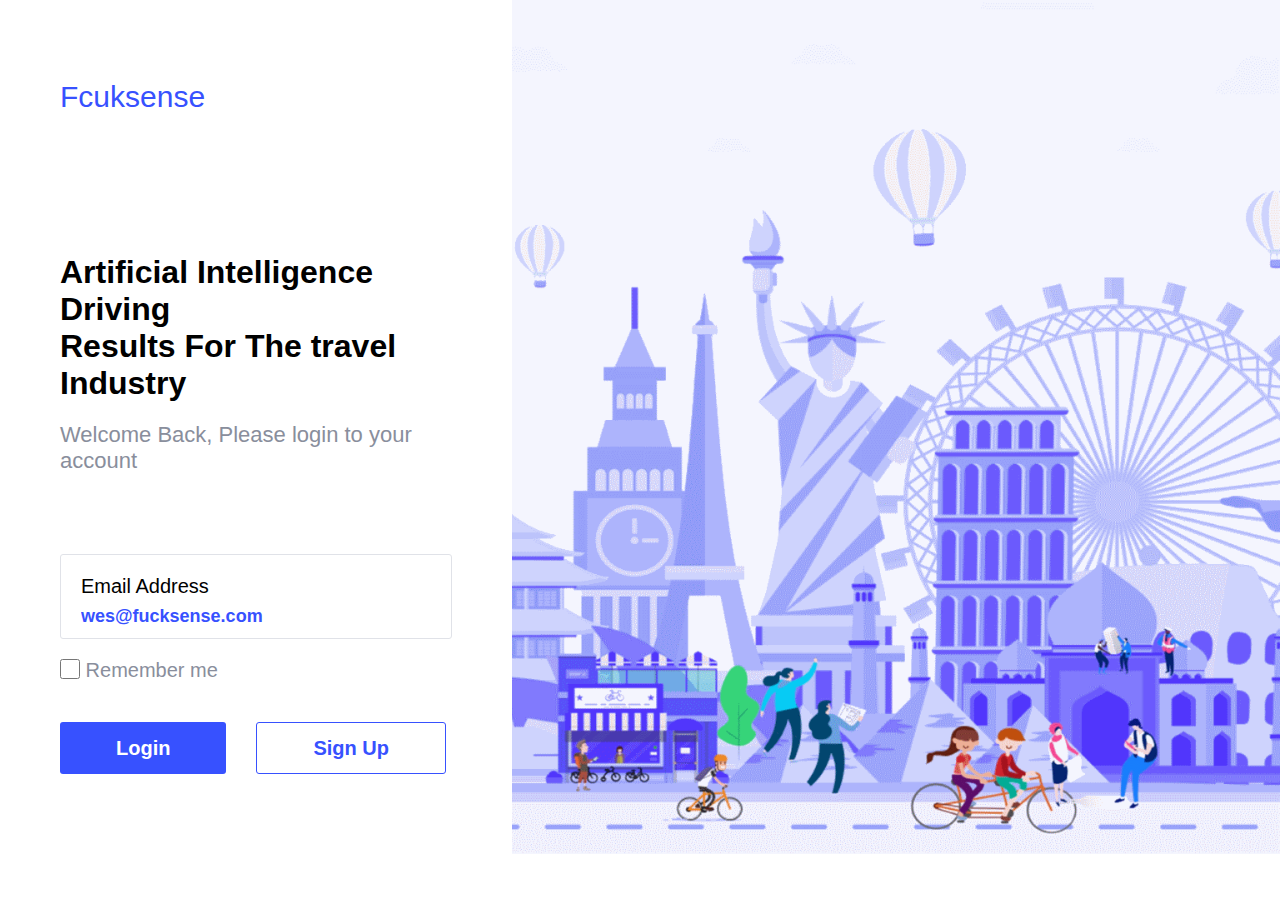
==== forgot-password.html @ 02b673f9 "other pages" ====
<!DOCTYPE html>
<html lang="en">

<head>
    <meta charset="UTF-8">
    <meta http-equiv="X-UA-Compatible" content="IE=edge">
    <meta name="viewport" content="width=device-width, initial-scale=1.0">
    <title>Fcuksense</title>
    <link rel="stylesheet" href="./css/main.css">
    <link rel="stylesheet" href="./css/form.css">
    <link rel="stylesheet" href="./css/button.css">
</head>

<body>
    <main>
        <div class="left-column">
            <div class="texts">
                <p class="title">Fcuksense</p>
                <p class="intro">Artificial Intelligence Driving <br>Results For The travel Industry</p>
                <p class="summary">Welcome Back, Please login to your account</p>
            </div>

            <form class=".form">
                <div class="form-row input-box email-field">
                    <label class="email-field">Email Address</label>
                    <input placeholder="wes@fucksense.com" type="text" required>
                </div>
                <div class="form-row form-links">
                    <div class="remember-link">
                        <input type="checkbox">
                        <a href="#">Remember me</a>
                    </div>
                </div>
                <div class="buttons">
                    <button class="login-btn buttons-style" type="submit">Login</button>
                    <button class="submit-btn buttons-style" type="submit">Sign Up</button>
                </div>
            </form>
        </div>
        <div class=" right-column "></div>
    </main>

</body>

</html>
---- css/main.css ----
body,
body * {
    margin: 0;
    padding: 0;
    vertical-align: top;
    box-sizing: border-box;
    font-family: 'Gill Sans', 'Gill Sans MT', Calibri, 'Trebuchet MS', sans-serif;
}

body {}

main {
    width: 100%;
    display: flex;
    flex-direction: row;
    position: relative;
}

.left-column {
    width: 40%;
    padding: 80px 60px;
}

.right-column {
    width: 60%;
    background-image: url(../img/login_screen.png);
    background-size: cover;
    background-position: right bottom;
}
---- css/form.css ----
.form {
    display: flex;
    flex-direction: column;
    width: 100%;
    background-color: yellow;
    position: absolute;
}

.texts {
    display: flex;
    flex-direction: column;
}

.title {
    font-size: 30px;
    padding-bottom: 140px;
    font-family: Verdana, Geneva, Tahoma, sans-serif;
    color: #3751FF;
}

.intro {
    font-size: 32px;
    font-family: Verdana, Geneva, Tahoma, sans-serif;
    font-weight: bold;
    color: black;
    padding-bottom: 20px;
}

.summary {
    font-size: 22px;
    font-family: Verdana, Geneva, Tahoma, sans-serif;
    color: #898E9C;
    padding-bottom: 80px;
}

.form-row {
    display: flex;
    flex-direction: column;
    width: 100%;
}

.form-row>label {
    font-size: 20px;
}

.form-row>input {
    line-height: 40px;
    border: none;
}

div.form-row.input-box.email-field {
    /* border-left: 5px solid #3751FF;*/
}

div.form-row.input-box {
    border: 1px solid #E0E2E8;
    background-color: white;
    padding: 20px;
    padding-bottom: 0;
    border-radius: 3px;
}

.form-row>input::placeholder {
    color: #3751FF;
    font-size: 18px;
    font-weight: bold;
}

.form-row.form-links {
    flex-direction: row;
    gap: 100px;
    font-size: 20px;
    padding-top: 20px;
}

.remember-link>input {
    height: 20px;
    width: 20px;
}

.remember-link>a {
    color: #898E9C;
    text-decoration: none;
}

.form-row.form-links>a {
    color: #898E9C;
    text-decoration: none;
}

.footer {
    display: flex;
    flex-direction: row;
    gap: 10px;
    width: 100%;
    padding-top: 60px;
}

.footer>a:nth-child(1) {
    color: #898E9C;
}

.footer>a {
    font-size: 20px;
    color: #3751FF;
    padding: 20px;
    text-decoration: none;
}
---- css/button.css ----
.buttons {
    display: flex;
    flex-direction: row;
    gap: 30px;
    padding-top: 40px;
}

.buttons-style {
    font-size: 20px;
    line-height: 50px;
    padding: 0 56px;
    font-weight: bold;
    border-radius: 3px;
    cursor: pointer;
}

.login-btn {
    background-color: #3751FF;
    border: none;
    color: white;
}

.submit-btn {
    background-color: white;
    border: 1px solid #3751FF;
    color: #3751FF;
}
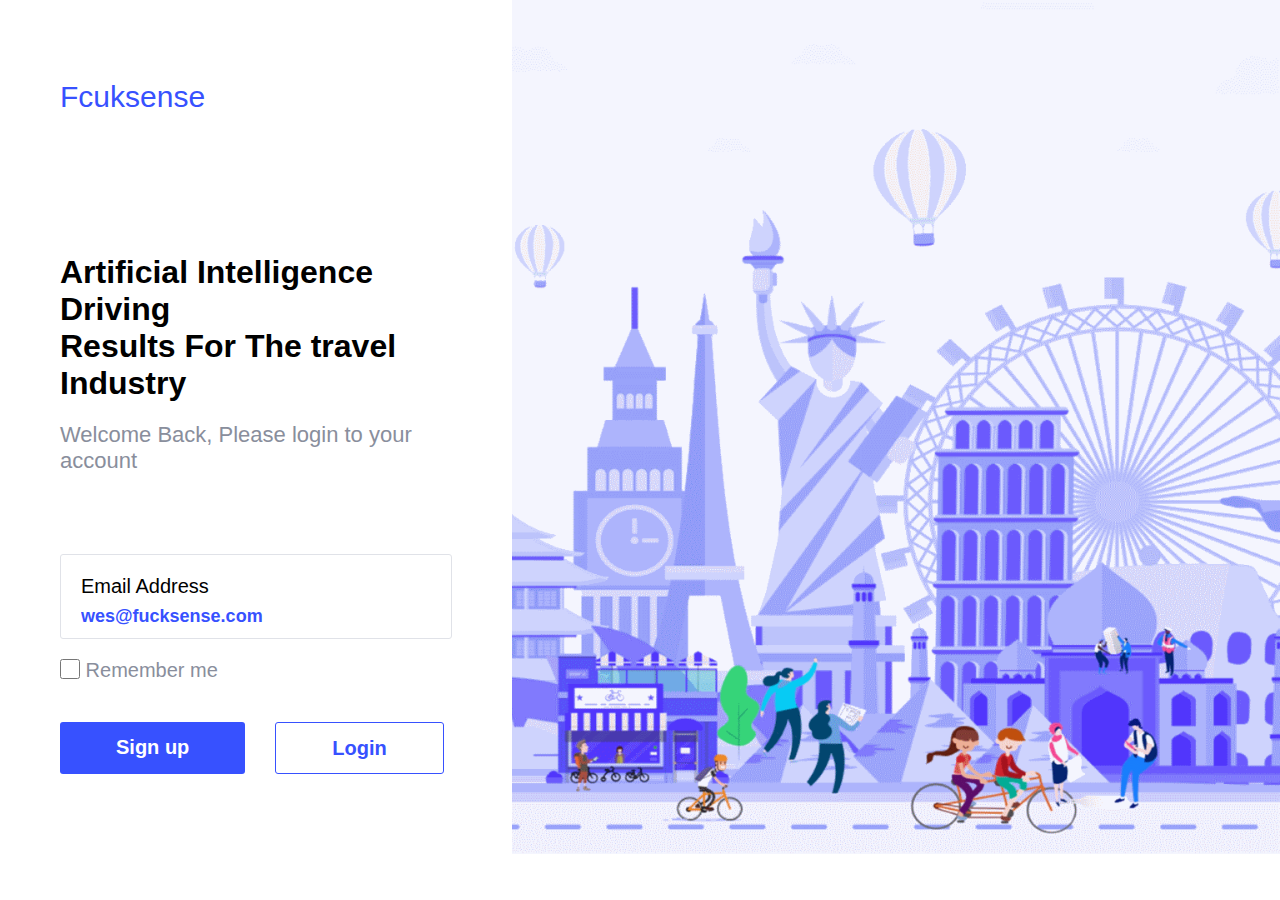
==== commit c5f72e91: "forgot passwork button changes" ====
--- a/forgot-password.html
+++ b/forgot-password.html
@@ -32,12 +32,12 @@
                     </div>
                 </div>
                 <div class="buttons">
-                    <button class="login-btn buttons-style" type="submit">Login</button>
-                    <button class="submit-btn buttons-style" type="submit">Sign Up</button>
+                    <a class="login-btn buttons-style" href="./sign-up.html" target="_blank">Sign up</a>
+                    <a class="submit-btn buttons-style" href="./index.html" target="_blank ">Login</a>
                 </div>
             </form>
         </div>
-        <div class=" right-column "></div>
+        <div class="right-column"></div>
     </main>
 
 </body>
--- a/css/form.css
+++ b/css/form.css
@@ -48,8 +48,8 @@
     border: none;
 }
 
-div.form-row.input-box.email-field {
-    /* border-left: 5px solid #3751FF;*/
+.form-row>input:focus {
+    border-left: 5px solid #3751FF;
 }
 
 div.form-row.input-box {
--- a/css/button.css
+++ b/css/button.css
@@ -11,7 +11,7 @@
     padding: 0 56px;
     font-weight: bold;
     border-radius: 3px;
-    cursor: pointer;
+    text-decoration: none;
 }
 
 .login-btn {
